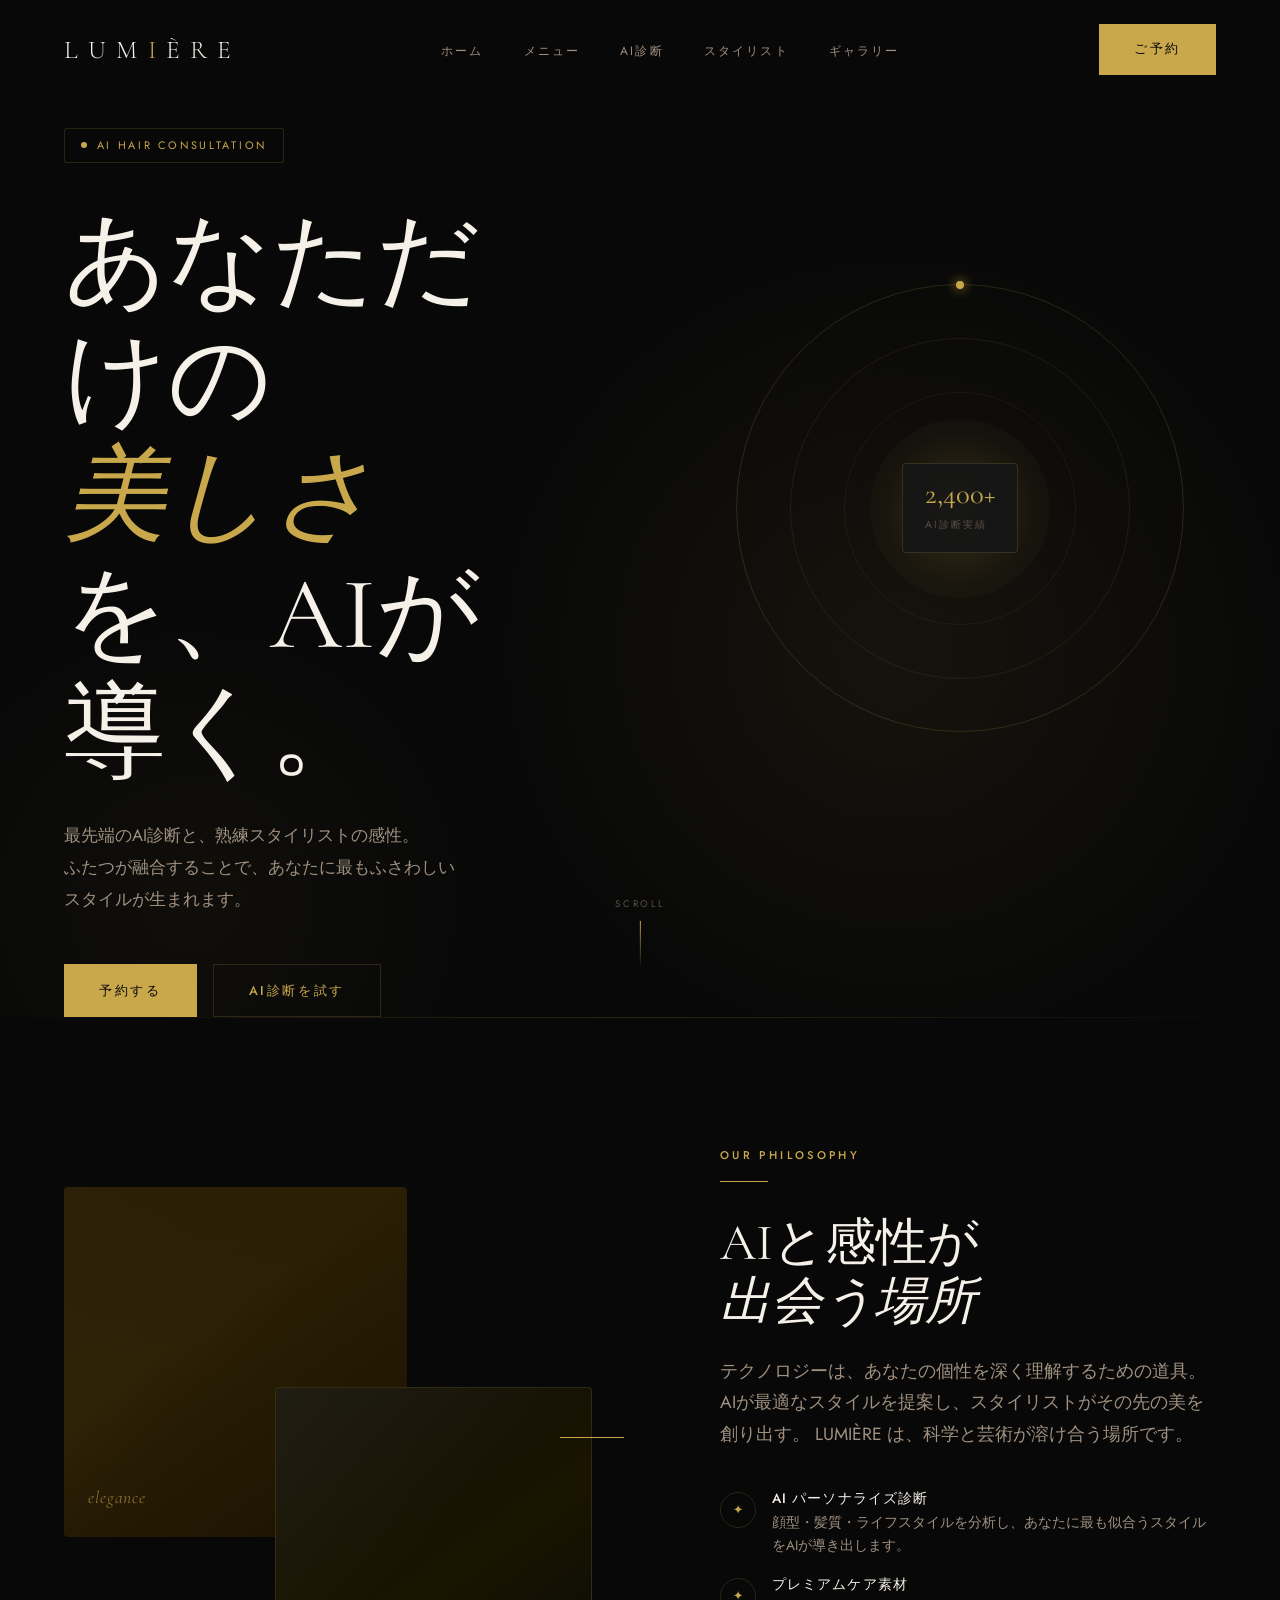
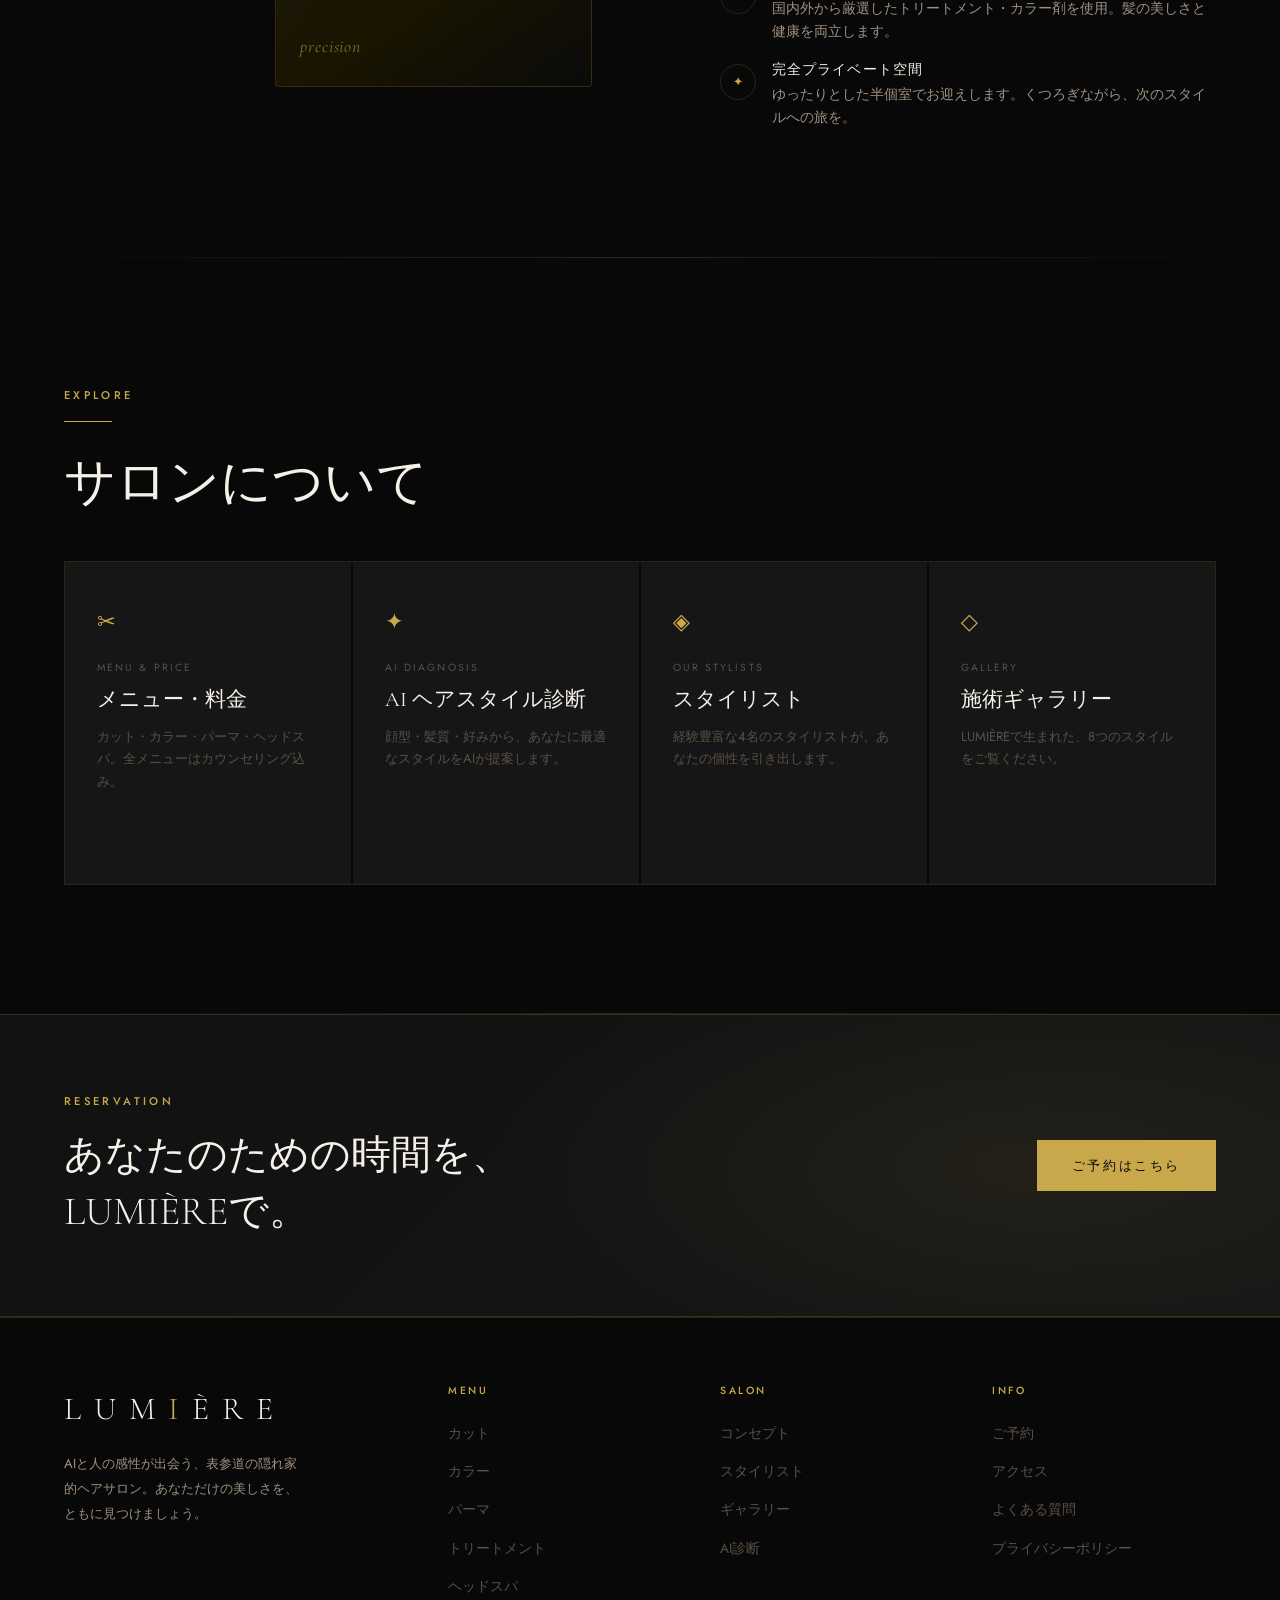
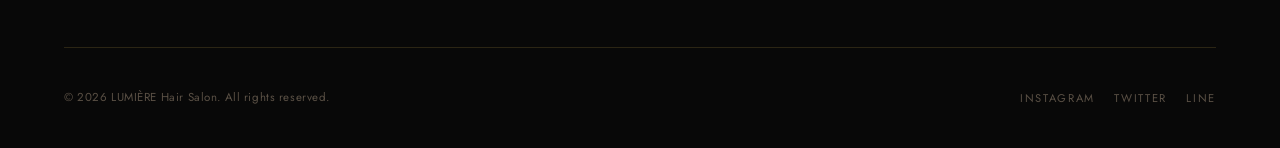
==== index.html @ d47f0855 "Add files via upload" ====
<!DOCTYPE html>
<html lang="ja">
<head>
  <meta charset="UTF-8">
  <meta name="viewport" content="width=device-width, initial-scale=1.0">
  <title>LUMIÈRE | AI Hair Salon — 表参道</title>
  <meta name="description" content="AI技術と確かな技術力で、あなただけのヘアスタイルをご提案。表参道の隠れ家的ヘアサロン LUMIÈRE">
  <link rel="preconnect" href="https://fonts.googleapis.com">
  <link rel="preconnect" href="https://fonts.gstatic.com" crossorigin>
  <link href="https://fonts.googleapis.com/css2?family=Cormorant+Garamond:ital,wght@0,300;0,400;0,600;1,300;1,400;1,600&family=Jost:wght@300;400;500&display=swap" rel="stylesheet">
  <link rel="stylesheet" href="css/base.css">
  <link rel="stylesheet" href="css/animations.css">
  <link rel="stylesheet" href="css/style.css">
</head>
<body>

<!-- ══════════════════════════════════
     NAVIGATION
══════════════════════════════════ -->
<nav id="nav">
  <div class="container nav-inner">
    <a href="index.html" class="nav-logo">LUM<span>I</span>ÈRE</a>
    <ul class="nav-links">
      <li><a href="index.html">ホーム</a></li>
      <li><a href="menu.html">メニュー</a></li>
      <li><a href="diagnosis.html">AI診断</a></li>
      <li><a href="stylists.html">スタイリスト</a></li>
      <li><a href="gallery.html">ギャラリー</a></li>
    </ul>
    <a href="reservation.html" class="btn btn-primary nav-cta"><span>ご予約</span></a>
    <button class="nav-hamburger" id="hamburger" aria-label="メニューを開く">
      <span></span><span></span><span></span>
    </button>
  </div>
</nav>

<div id="mobileMenu" class="nav-mobile">
  <a href="index.html">ホーム</a>
  <a href="menu.html">メニュー</a>
  <a href="diagnosis.html">AI診断</a>
  <a href="stylists.html">スタイリスト</a>
  <a href="gallery.html">ギャラリー</a>
  <a href="reservation.html">ご予約</a>
</div>


<!-- ══════════════════════════════════
     HERO
══════════════════════════════════ -->
<section id="hero">
  <div class="container hero-content">
    <div class="hero-badge">AI Hair Consultation</div>
    <h1 class="hero-title">
      <span class="line">あなただけの</span>
      <span class="line">美しさ</span>
      <span class="line">を、AIが導く。</span>
    </h1>
    <p class="hero-sub">
      最先端のAI診断と、熟練スタイリストの感性。<br>
      ふたつが融合することで、あなたに最もふさわしい<br>
      スタイルが生まれます。
    </p>
    <div class="hero-actions">
      <a href="reservation.html" class="btn btn-primary"><span>予約する</span></a>
      <a href="diagnosis.html" class="btn btn-outline"><span>AI診断を試す</span></a>
    </div>
  </div>

  <div class="hero-visual">
    <div class="hero-orb">
      <div class="hero-orb-ring"></div>
      <div class="hero-orb-ring"></div>
      <div class="hero-orb-ring"></div>
      <div class="hero-orb-core">
        <div class="hero-orb-text">光 と<br>美</div>
      </div>
    </div>
    <div class="hero-stat">
      <span class="hero-stat-num">98%</span>
      <span class="hero-stat-label">顧客満足度</span>
    </div>
    <div class="hero-stat">
      <span class="hero-stat-num">2,400+</span>
      <span class="hero-stat-label">AI診断実績</span>
    </div>
  </div>

  <div class="hero-scroll">
    <span>Scroll</span>
    <div class="scroll-line"></div>
  </div>
</section>

<hr class="divider">


<!-- ══════════════════════════════════
     CONCEPT
══════════════════════════════════ -->
<section id="concept" class="section">
  <div class="container">
    <div class="concept-grid">
      <div class="concept-visual" data-reveal="left">
        <div class="concept-card">
          <div class="concept-card-text">elegance</div>
        </div>
        <div class="concept-card">
          <div class="concept-card-text">precision</div>
        </div>
        <div class="concept-accent-line"></div>
      </div>

      <div class="concept-text" data-reveal="right">
        <span class="section-label">Our Philosophy</span>
        <span class="gold-line"></span>
        <h2 class="section-title">AIと感性が<br><em>出会う場所</em></h2>
        <p class="section-subtitle">
          テクノロジーは、あなたの個性を深く理解するための道具。
          AIが最適なスタイルを提案し、スタイリストがその先の美を創り出す。
          LUMIÈRE は、科学と芸術が溶け合う場所です。
        </p>
        <div class="concept-features" data-stagger>
          <div class="concept-feature">
            <div class="concept-feature-icon">✦</div>
            <div class="concept-feature-body">
              <h4>AI パーソナライズ診断</h4>
              <p>顔型・髪質・ライフスタイルを分析し、あなたに最も似合うスタイルをAIが導き出します。</p>
            </div>
          </div>
          <div class="concept-feature">
            <div class="concept-feature-icon">✦</div>
            <div class="concept-feature-body">
              <h4>プレミアムケア素材</h4>
              <p>国内外から厳選したトリートメント・カラー剤を使用。髪の美しさと健康を両立します。</p>
            </div>
          </div>
          <div class="concept-feature">
            <div class="concept-feature-icon">✦</div>
            <div class="concept-feature-body">
              <h4>完全プライベート空間</h4>
              <p>ゆったりとした半個室でお迎えします。くつろぎながら、次のスタイルへの旅を。</p>
            </div>
          </div>
        </div>
      </div>
    </div>
  </div>
</section>

<hr class="divider">


<!-- ══════════════════════════════════
     PAGE NAVIGATION
══════════════════════════════════ -->
<section class="section">
  <div class="container">
    <div data-reveal="up" style="margin-bottom:3rem">
      <span class="section-label">Explore</span>
      <span class="gold-line"></span>
      <h2 class="section-title">サロンについて</h2>
    </div>

    <div class="home-nav-grid" data-stagger>
      <a href="menu.html" class="home-nav-card">
        <span class="home-nav-icon">✂</span>
        <span class="home-nav-label">Menu & Price</span>
        <h3 class="home-nav-title">メニュー・料金</h3>
        <p class="home-nav-desc">カット・カラー・パーマ・ヘッドスパ。全メニューはカウンセリング込み。</p>
        <span class="home-nav-arrow">→</span>
      </a>
      <a href="diagnosis.html" class="home-nav-card">
        <span class="home-nav-icon">✦</span>
        <span class="home-nav-label">AI Diagnosis</span>
        <h3 class="home-nav-title">AI ヘアスタイル診断</h3>
        <p class="home-nav-desc">顔型・髪質・好みから、あなたに最適なスタイルをAIが提案します。</p>
        <span class="home-nav-arrow">→</span>
      </a>
      <a href="stylists.html" class="home-nav-card">
        <span class="home-nav-icon">◈</span>
        <span class="home-nav-label">Our Stylists</span>
        <h3 class="home-nav-title">スタイリスト</h3>
        <p class="home-nav-desc">経験豊富な4名のスタイリストが、あなたの個性を引き出します。</p>
        <span class="home-nav-arrow">→</span>
      </a>
      <a href="gallery.html" class="home-nav-card">
        <span class="home-nav-icon">◇</span>
        <span class="home-nav-label">Gallery</span>
        <h3 class="home-nav-title">施術ギャラリー</h3>
        <p class="home-nav-desc">LUMIÈREで生まれた、8つのスタイルをご覧ください。</p>
        <span class="home-nav-arrow">→</span>
      </a>
    </div>
  </div>
</section>

<hr class="divider">


<!-- ══════════════════════════════════
     CTA BANNER
══════════════════════════════════ -->
<section class="cta-banner">
  <div class="container cta-banner-inner">
    <div>
      <span class="section-label">Reservation</span>
      <h2 class="cta-banner-title">あなたのための時間を、<br>LUMIÈREで。</h2>
    </div>
    <a href="reservation.html" class="btn btn-primary"><span>ご予約はこちら</span></a>
  </div>
</section>


<!-- ══════════════════════════════════
     FOOTER
══════════════════════════════════ -->
<footer id="footer">
  <div class="container">
    <div class="footer-top">
      <div class="footer-brand">
        <a href="index.html" class="nav-logo">LUM<span>I</span>ÈRE</a>
        <p>AIと人の感性が出会う、表参道の隠れ家的ヘアサロン。あなただけの美しさを、ともに見つけましょう。</p>
      </div>
      <div class="footer-col">
        <h5>Menu</h5>
        <ul>
          <li><a href="menu.html">カット</a></li>
          <li><a href="menu.html">カラー</a></li>
          <li><a href="menu.html">パーマ</a></li>
          <li><a href="menu.html">トリートメント</a></li>
          <li><a href="menu.html">ヘッドスパ</a></li>
        </ul>
      </div>
      <div class="footer-col">
        <h5>Salon</h5>
        <ul>
          <li><a href="index.html#concept">コンセプト</a></li>
          <li><a href="stylists.html">スタイリスト</a></li>
          <li><a href="gallery.html">ギャラリー</a></li>
          <li><a href="diagnosis.html">AI診断</a></li>
        </ul>
      </div>
      <div class="footer-col">
        <h5>Info</h5>
        <ul>
          <li><a href="reservation.html">ご予約</a></li>
          <li><a href="reservation.html#access">アクセス</a></li>
          <li><a href="reservation.html#faq">よくある質問</a></li>
          <li><a href="#">プライバシーポリシー</a></li>
        </ul>
      </div>
    </div>
    <div class="footer-bottom">
      <span class="footer-copy">&copy; 2026 LUMIÈRE Hair Salon. All rights reserved.</span>
      <div class="footer-social">
        <a href="#">Instagram</a>
        <a href="#">Twitter</a>
        <a href="#">LINE</a>
      </div>
    </div>
  </div>
</footer>

<script src="js/main.js"></script>
</body>
</html>
---- css/base.css ----
/* ============================================================
   BASE — Reset, Variables, Typography
   ============================================================ */

*, *::before, *::after { box-sizing: border-box; margin: 0; padding: 0; }

:root {
  /* Colors */
  --bg-primary:    #080808;
  --bg-secondary:  #111111;
  --bg-card:       #161616;
  --bg-elevated:   #1e1e1e;

  --gold:          #c9a84c;
  --gold-light:    #e8c97e;
  --gold-dark:     #8b6914;
  --gold-glow:     rgba(201, 168, 76, 0.25);

  --text-primary:  #f5f0e8;
  --text-secondary:#a09080;
  --text-muted:    #5a5045;

  --border:        rgba(201, 168, 76, 0.18);
  --border-hover:  rgba(201, 168, 76, 0.55);

  /* Fonts */
  --font-serif: 'Cormorant Garamond', Georgia, serif;
  --font-sans:  'Jost', system-ui, sans-serif;

  /* Layout */
  --max-width: 1280px;
  --section-py: clamp(5rem, 10vw, 9rem);
  --container-px: clamp(1.5rem, 5vw, 4rem);

  /* Motion */
  --ease-out: cubic-bezier(0.22, 1, 0.36, 1);
  --ease-in-out: cubic-bezier(0.65, 0, 0.35, 1);
  --duration: 0.6s;
}

html {
  scroll-behavior: smooth;
  font-size: 16px;
}

body {
  font-family: var(--font-sans);
  background: var(--bg-primary);
  color: var(--text-primary);
  line-height: 1.7;
  overflow-x: hidden;
  -webkit-font-smoothing: antialiased;
}

/* ── Scrollbar ── */
::-webkit-scrollbar { width: 6px; }
::-webkit-scrollbar-track { background: var(--bg-primary); }
::-webkit-scrollbar-thumb { background: var(--gold-dark); border-radius: 3px; }

/* ── Selection ── */
::selection { background: var(--gold); color: var(--bg-primary); }

/* ── Links ── */
a { color: inherit; text-decoration: none; }

/* ── Images ── */
img { display: block; max-width: 100%; }

/* ── Lists ── */
ul { list-style: none; }

/* ── Typography scale ── */
h1, h2, h3, h4 { font-family: var(--font-serif); font-weight: 400; line-height: 1.15; }

h1 { font-size: clamp(3.2rem, 8vw, 7.5rem); }
h2 { font-size: clamp(2rem, 4vw, 3.5rem); }
h3 { font-size: clamp(1.4rem, 2.5vw, 2rem); }
h4 { font-size: clamp(1.1rem, 2vw, 1.4rem); }

p { font-size: clamp(0.95rem, 1.5vw, 1.05rem); color: var(--text-secondary); }

/* ── Utilities ── */
.container {
  width: 100%;
  max-width: var(--max-width);
  margin-inline: auto;
  padding-inline: var(--container-px);
}

.section {
  padding-block: var(--section-py);
  position: relative;
}

.section-label {
  font-family: var(--font-sans);
  font-size: 0.7rem;
  font-weight: 500;
  letter-spacing: 0.3em;
  text-transform: uppercase;
  color: var(--gold);
  display: block;
  margin-bottom: 1rem;
}

.section-title {
  font-family: var(--font-serif);
  color: var(--text-primary);
  margin-bottom: 1.5rem;
}

.section-subtitle {
  font-size: clamp(0.95rem, 1.5vw, 1.1rem);
  color: var(--text-secondary);
  max-width: 52ch;
  line-height: 1.8;
}

.gold-line {
  width: 48px;
  height: 1px;
  background: var(--gold);
  display: block;
  margin-bottom: 2rem;
}

/* ── Buttons ── */
.btn {
  display: inline-flex;
  align-items: center;
  gap: 0.5rem;
  padding: 0.9rem 2.2rem;
  font-family: var(--font-sans);
  font-size: 0.8rem;
  font-weight: 500;
  letter-spacing: 0.2em;
  text-transform: uppercase;
  border: none;
  cursor: pointer;
  position: relative;
  overflow: hidden;
  transition: all 0.4s var(--ease-out);
  text-decoration: none;
}

.btn-primary {
  background: var(--gold);
  color: var(--bg-primary);
}
.btn-primary::after {
  content: '';
  position: absolute;
  inset: 0;
  background: var(--gold-light);
  transform: translateX(-101%);
  transition: transform 0.4s var(--ease-out);
}
.btn-primary:hover::after { transform: translateX(0); }
.btn-primary:hover { box-shadow: 0 0 30px var(--gold-glow); }

.btn-outline {
  background: transparent;
  color: var(--gold);
  border: 1px solid var(--border);
}
.btn-outline:hover {
  border-color: var(--gold);
  background: rgba(201, 168, 76, 0.06);
  box-shadow: 0 0 20px rgba(201, 168, 76, 0.1);
}

.btn span { position: relative; z-index: 1; }

/* ── Divider ── */
.divider {
  height: 1px;
  background: linear-gradient(90deg, transparent, var(--border), transparent);
  border: none;
  margin-block: 0;
}

/* ── Responsive helpers ── */
@media (max-width: 768px) {
  :root { --section-py: clamp(4rem, 8vw, 6rem); }
}

@media (prefers-reduced-motion: reduce) {
  *, *::before, *::after {
    animation-duration: 0.01ms !important;
    transition-duration: 0.01ms !important;
  }
  html { scroll-behavior: auto; }
}
---- css/animations.css ----
/* ============================================================
   ANIMATIONS — Keyframes & Reveal Classes
   ============================================================ */

/* ── Keyframes ── */

@keyframes heroReveal {
  from { opacity: 0; transform: translateY(30px); clip-path: inset(0 0 100% 0); }
  to   { opacity: 1; transform: translateY(0);    clip-path: inset(0 0 0% 0); }
}

@keyframes fadeUp {
  from { opacity: 0; transform: translateY(40px); }
  to   { opacity: 1; transform: translateY(0); }
}

@keyframes fadeIn {
  from { opacity: 0; }
  to   { opacity: 1; }
}

@keyframes fadeLeft {
  from { opacity: 0; transform: translateX(-40px); }
  to   { opacity: 1; transform: translateX(0); }
}

@keyframes fadeRight {
  from { opacity: 0; transform: translateX(40px); }
  to   { opacity: 1; transform: translateX(0); }
}

@keyframes scaleIn {
  from { opacity: 0; transform: scale(0.88); }
  to   { opacity: 1; transform: scale(1); }
}

@keyframes goldPulse {
  0%   { box-shadow: 0 0 0 0 rgba(201, 168, 76, 0.5); }
  70%  { box-shadow: 0 0 0 18px rgba(201, 168, 76, 0); }
  100% { box-shadow: 0 0 0 0 rgba(201, 168, 76, 0); }
}

@keyframes shimmer {
  0%   { background-position: -200% center; }
  100% { background-position: 200% center; }
}

@keyframes float {
  0%, 100% { transform: translateY(0px); }
  50%       { transform: translateY(-10px); }
}

@keyframes rotateOrbit {
  from { transform: rotate(0deg); }
  to   { transform: rotate(360deg); }
}

@keyframes progressBar {
  from { width: 0%; }
}

@keyframes quizStepIn {
  from { opacity: 0; transform: translateX(60px); }
  to   { opacity: 1; transform: translateX(0); }
}

@keyframes quizStepOut {
  from { opacity: 1; transform: translateX(0); }
  to   { opacity: 0; transform: translateX(-60px); }
}

@keyframes resultReveal {
  from { opacity: 0; transform: scale(0.85) translateY(20px); }
  to   { opacity: 1; transform: scale(1) translateY(0); }
}

@keyframes lineExpand {
  from { transform: scaleX(0); }
  to   { transform: scaleX(1); }
}

@keyframes scrollIndicator {
  0%   { transform: translateY(0); opacity: 1; }
  80%  { transform: translateY(20px); opacity: 0; }
  81%  { transform: translateY(0); opacity: 0; }
  100% { transform: translateY(0); opacity: 1; }
}

/* ── Scroll Reveal — initial states ── */

[data-reveal] {
  opacity: 0;
  will-change: opacity, transform;
}

[data-reveal="up"]    { transform: translateY(45px); }
[data-reveal="left"]  { transform: translateX(-45px); }
[data-reveal="right"] { transform: translateX(45px); }
[data-reveal="scale"] { transform: scale(0.88); }
[data-reveal="fade"]  { transform: none; }

/* ── Revealed state ── */

[data-reveal].is-revealed {
  opacity: 1;
  transform: none;
  transition: opacity 0.75s var(--ease-out), transform 0.75s var(--ease-out);
}

/* ── Stagger children ── */

[data-stagger] > * {
  opacity: 0;
  transform: translateY(30px);
}

[data-stagger].is-revealed > * {
  opacity: 1;
  transform: none;
  transition: opacity 0.6s var(--ease-out), transform 0.6s var(--ease-out);
}

[data-stagger].is-revealed > *:nth-child(1) { transition-delay: 0.05s; }
[data-stagger].is-revealed > *:nth-child(2) { transition-delay: 0.15s; }
[data-stagger].is-revealed > *:nth-child(3) { transition-delay: 0.25s; }
[data-stagger].is-revealed > *:nth-child(4) { transition-delay: 0.35s; }
[data-stagger].is-revealed > *:nth-child(5) { transition-delay: 0.45s; }
[data-stagger].is-revealed > *:nth-child(6) { transition-delay: 0.55s; }

/* ── Gold shimmer text ── */

.text-shimmer {
  background: linear-gradient(
    90deg,
    var(--gold-dark) 0%,
    var(--gold) 30%,
    var(--gold-light) 50%,
    var(--gold) 70%,
    var(--gold-dark) 100%
  );
  background-size: 200% auto;
  -webkit-background-clip: text;
  -webkit-text-fill-color: transparent;
  background-clip: text;
  animation: shimmer 4s linear infinite;
}
---- css/style.css ----
/* ============================================================
   STYLE — All Sections
   ============================================================ */

/* ━━━━━━━━━━━━━━━━━━━━━━━━━━━━━━━━━━━━━━━━━━━━━━━━━━━━━━━━━━
   NAVIGATION
   ━━━━━━━━━━━━━━━━━━━━━━━━━━━━━━━━━━━━━━━━━━━━━━━━━━━━━━━━━━ */

#nav {
  position: fixed;
  top: 0; left: 0; right: 0;
  z-index: 900;
  padding: 1.5rem 0;
  transition: padding 0.4s var(--ease-out), background 0.4s var(--ease-out),
              border-color 0.4s var(--ease-out);
  border-bottom: 1px solid transparent;
}

#nav.scrolled {
  padding: 1rem 0;
  background: rgba(8, 8, 8, 0.9);
  backdrop-filter: blur(20px);
  -webkit-backdrop-filter: blur(20px);
  border-color: var(--border);
}

.nav-inner {
  display: flex;
  align-items: center;
  justify-content: space-between;
  gap: 2rem;
}

.nav-logo {
  font-family: var(--font-serif);
  font-size: 1.6rem;
  font-weight: 300;
  letter-spacing: 0.4em;
  color: var(--text-primary);
  flex-shrink: 0;
}

.nav-logo span { color: var(--gold); }

.nav-links {
  display: flex;
  align-items: center;
  gap: 2.5rem;
}

.nav-links a {
  font-size: 0.75rem;
  font-weight: 400;
  letter-spacing: 0.18em;
  text-transform: uppercase;
  color: var(--text-secondary);
  position: relative;
  transition: color 0.3s;
}

.nav-links a::after {
  content: '';
  position: absolute;
  bottom: -4px; left: 0;
  width: 0; height: 1px;
  background: var(--gold);
  transition: width 0.3s var(--ease-out);
}

.nav-links a:hover { color: var(--text-primary); }
.nav-links a:hover::after { width: 100%; }

.nav-cta {
  flex-shrink: 0;
}

/* Hamburger */
.nav-hamburger {
  display: none;
  flex-direction: column;
  justify-content: center;
  gap: 5px;
  width: 36px;
  height: 36px;
  background: none;
  border: none;
  cursor: pointer;
  padding: 4px;
}

.nav-hamburger span {
  display: block;
  width: 100%;
  height: 1px;
  background: var(--text-primary);
  transform-origin: center;
  transition: transform 0.35s var(--ease-out), opacity 0.35s;
}

.nav-hamburger.open span:nth-child(1) { transform: translateY(6px) rotate(45deg); }
.nav-hamburger.open span:nth-child(2) { opacity: 0; transform: scaleX(0); }
.nav-hamburger.open span:nth-child(3) { transform: translateY(-6px) rotate(-45deg); }

/* Mobile menu */
.nav-mobile {
  display: none;
  position: fixed;
  inset: 0;
  z-index: 850;
  background: var(--bg-primary);
  flex-direction: column;
  justify-content: center;
  align-items: center;
  gap: 2.5rem;
  transform: translateX(100%);
  transition: transform 0.5s var(--ease-out);
}

.nav-mobile.open {
  transform: translateX(0);
}

.nav-mobile a {
  font-family: var(--font-serif);
  font-size: 2rem;
  color: var(--text-secondary);
  transition: color 0.3s;
}

.nav-mobile a:hover { color: var(--gold); }

@media (max-width: 900px) {
  .nav-links, .nav-cta { display: none; }
  .nav-hamburger { display: flex; }
  .nav-mobile { display: flex; }
}


/* ━━━━━━━━━━━━━━━━━━━━━━━━━━━━━━━━━━━━━━━━━━━━━━━━━━━━━━━━━━
   HERO
   ━━━━━━━━━━━━━━━━━━━━━━━━━━━━━━━━━━━━━━━━━━━━━━━━━━━━━━━━━━ */

#hero {
  min-height: 100svh;
  display: grid;
  grid-template-columns: 1fr 1fr;
  align-items: center;
  position: relative;
  overflow: hidden;
}

/* Background radial glow */
#hero::before {
  content: '';
  position: absolute;
  top: 20%; right: -5%;
  width: 70vw; height: 70vw;
  border-radius: 50%;
  background: radial-gradient(circle, rgba(201,168,76,0.07) 0%, transparent 65%);
  pointer-events: none;
}

#hero::after {
  content: '';
  position: absolute;
  bottom: -20%; left: -10%;
  width: 50vw; height: 50vw;
  border-radius: 50%;
  background: radial-gradient(circle, rgba(201,168,76,0.04) 0%, transparent 65%);
  pointer-events: none;
}

.hero-content {
  position: relative;
  z-index: 2;
  padding-top: 8rem;
}

.hero-badge {
  display: inline-flex;
  align-items: center;
  gap: 0.6rem;
  padding: 0.45rem 1rem;
  border: 1px solid var(--border);
  border-radius: 2px;
  font-size: 0.68rem;
  letter-spacing: 0.25em;
  text-transform: uppercase;
  color: var(--gold);
  margin-bottom: 2.5rem;
  animation: fadeIn 0.8s var(--ease-out) 0.2s both;
}

.hero-badge::before {
  content: '';
  width: 6px; height: 6px;
  border-radius: 50%;
  background: var(--gold);
  animation: goldPulse 2s infinite;
}

.hero-title {
  margin-bottom: 1.8rem;
  overflow: hidden;
}

.hero-title .line {
  display: block;
  animation: heroReveal 1s var(--ease-out) both;
}

.hero-title .line:nth-child(1) { animation-delay: 0.35s; }
.hero-title .line:nth-child(2) { animation-delay: 0.5s;  color: var(--gold); font-style: italic; }
.hero-title .line:nth-child(3) { animation-delay: 0.65s; }

.hero-sub {
  font-size: clamp(0.95rem, 1.5vw, 1.05rem);
  color: var(--text-secondary);
  max-width: 44ch;
  margin-bottom: 3rem;
  line-height: 1.9;
  animation: fadeUp 0.8s var(--ease-out) 0.9s both;
}

.hero-actions {
  display: flex;
  gap: 1rem;
  flex-wrap: wrap;
  animation: fadeUp 0.8s var(--ease-out) 1.1s both;
}

.hero-visual {
  position: relative;
  display: flex;
  align-items: center;
  justify-content: center;
  height: 100svh;
  animation: fadeIn 1.2s var(--ease-out) 0.5s both;
}

/* Decorative circle art */
.hero-orb {
  position: relative;
  width: clamp(300px, 35vw, 500px);
  height: clamp(300px, 35vw, 500px);
}

.hero-orb-ring {
  position: absolute;
  inset: 0;
  border-radius: 50%;
  border: 1px solid var(--border);
}

.hero-orb-ring:nth-child(1) {
  animation: rotateOrbit 25s linear infinite;
}
.hero-orb-ring:nth-child(1)::before {
  content: '';
  position: absolute;
  top: -4px; left: 50%;
  width: 8px; height: 8px;
  border-radius: 50%;
  background: var(--gold);
  transform: translateX(-50%);
  box-shadow: 0 0 12px var(--gold);
}

.hero-orb-ring:nth-child(2) {
  inset: 12%;
  border-color: rgba(201,168,76,0.1);
  animation: rotateOrbit 18s linear infinite reverse;
}

.hero-orb-ring:nth-child(3) {
  inset: 24%;
  border-color: rgba(201,168,76,0.08);
}

.hero-orb-core {
  position: absolute;
  inset: 30%;
  border-radius: 50%;
  background: radial-gradient(circle, rgba(201,168,76,0.2) 0%, rgba(201,168,76,0.04) 60%, transparent 100%);
  display: flex;
  align-items: center;
  justify-content: center;
}

.hero-orb-text {
  font-family: var(--font-serif);
  font-size: clamp(1.4rem, 2.5vw, 2.2rem);
  color: var(--gold);
  font-style: italic;
  text-align: center;
  line-height: 1.3;
  animation: float 6s ease-in-out infinite;
}

/* Floating stats */
.hero-stat {
  position: absolute;
  padding: 1rem 1.4rem;
  background: rgba(22, 22, 22, 0.85);
  backdrop-filter: blur(12px);
  border: 1px solid var(--border);
  border-radius: 4px;
}

.hero-stat-num {
  font-family: var(--font-serif);
  font-size: 1.8rem;
  color: var(--gold);
  display: block;
  line-height: 1;
}

.hero-stat-label {
  font-size: 0.65rem;
  letter-spacing: 0.2em;
  text-transform: uppercase;
  color: var(--text-muted);
}

.hero-stat:nth-child(5) { top: 20%; right: -5%; animation: float 7s ease-in-out infinite; }
.hero-stat:nth-child(6) { bottom: 22%; left: -8%; animation: float 5s ease-in-out 1s infinite; }

/* Scroll indicator */
.hero-scroll {
  position: absolute;
  bottom: 3rem;
  left: 50%;
  transform: translateX(-50%);
  display: flex;
  flex-direction: column;
  align-items: center;
  gap: 0.5rem;
  z-index: 2;
  animation: fadeIn 1s var(--ease-out) 1.5s both;
}

.hero-scroll span {
  font-size: 0.6rem;
  letter-spacing: 0.3em;
  text-transform: uppercase;
  color: var(--text-muted);
}

.scroll-line {
  width: 1px;
  height: 48px;
  background: linear-gradient(to bottom, var(--gold), transparent);
  animation: scrollIndicator 2s ease-in-out infinite;
}

@media (max-width: 900px) {
  #hero {
    grid-template-columns: 1fr;
    padding-top: 6rem;
    padding-bottom: 4rem;
    min-height: auto;
  }
  .hero-content { padding-top: 2rem; }
  .hero-visual { display: none; }
}


/* ━━━━━━━━━━━━━━━━━━━━━━━━━━━━━━━━━━━━━━━━━━━━━━━━━━━━━━━━━━
   CONCEPT
   ━━━━━━━━━━━━━━━━━━━━━━━━━━━━━━━━━━━━━━━━━━━━━━━━━━━━━━━━━━ */

#concept .concept-grid {
  display: grid;
  grid-template-columns: 1fr 1fr;
  gap: 6rem;
  align-items: center;
}

.concept-visual {
  position: relative;
  height: 500px;
}

.concept-card {
  position: absolute;
  border-radius: 4px;
  overflow: hidden;
}

.concept-card:nth-child(1) {
  top: 0; left: 0;
  width: 65%; height: 70%;
  background: linear-gradient(145deg, #1a1200 0%, #2a1e05 40%, #1a1200 100%);
}

.concept-card:nth-child(2) {
  bottom: 0; right: 0;
  width: 60%; height: 60%;
  background: linear-gradient(145deg, #0d0d0d 0%, #1a1500 60%, #0a0a0a 100%);
  border: 1px solid var(--border);
}

.concept-card::before {
  content: '';
  position: absolute;
  inset: 0;
  background: linear-gradient(135deg, rgba(201,168,76,0.1) 0%, transparent 50%);
}

.concept-card-text {
  position: absolute;
  bottom: 1.5rem;
  left: 1.5rem;
  font-family: var(--font-serif);
  font-size: 1.1rem;
  font-style: italic;
  color: rgba(201,168,76,0.6);
  letter-spacing: 0.05em;
}

.concept-accent-line {
  position: absolute;
  top: 50%; right: -2rem;
  width: 4rem; height: 1px;
  background: var(--gold);
  transform-origin: left;
  animation: lineExpand 1s var(--ease-out) 0.5s both;
}

.concept-text { padding-left: 2rem; }

.concept-features {
  margin-top: 2.5rem;
  display: flex;
  flex-direction: column;
  gap: 1.2rem;
}

.concept-feature {
  display: flex;
  gap: 1rem;
  align-items: flex-start;
}

.concept-feature-icon {
  width: 36px;
  height: 36px;
  border: 1px solid var(--border);
  border-radius: 50%;
  display: flex;
  align-items: center;
  justify-content: center;
  flex-shrink: 0;
  color: var(--gold);
  font-size: 0.8rem;
  margin-top: 0.1rem;
}

.concept-feature-body h4 {
  font-family: var(--font-sans);
  font-size: 0.85rem;
  font-weight: 500;
  letter-spacing: 0.08em;
  color: var(--text-primary);
  margin-bottom: 0.3rem;
}

.concept-feature-body p {
  font-size: 0.85rem;
  line-height: 1.7;
}

@media (max-width: 900px) {
  #concept .concept-grid { grid-template-columns: 1fr; gap: 3rem; }
  .concept-visual { height: 320px; }
  .concept-text { padding-left: 0; }
}


/* ━━━━━━━━━━━━━━━━━━━━━━━━━━━━━━━━━━━━━━━━━━━━━━━━━━━━━━━━━━
   SERVICES
   ━━━━━━━━━━━━━━━━━━━━━━━━━━━━━━━━━━━━━━━━━━━━━━━━━━━━━━━━━━ */

#services { background: var(--bg-secondary); }

#services .services-header {
  display: flex;
  justify-content: space-between;
  align-items: flex-end;
  margin-bottom: 4rem;
  gap: 2rem;
}

.services-grid {
  display: grid;
  grid-template-columns: repeat(auto-fill, minmax(280px, 1fr));
  gap: 1.5px;
  border: 1px solid var(--border);
}

.service-card {
  padding: 2.5rem;
  background: var(--bg-secondary);
  position: relative;
  overflow: hidden;
  cursor: default;
  transition: background 0.4s var(--ease-out);
}

.service-card::before {
  content: '';
  position: absolute;
  bottom: 0; left: 0; right: 0;
  height: 2px;
  background: linear-gradient(90deg, var(--gold-dark), var(--gold));
  transform: scaleX(0);
  transform-origin: left;
  transition: transform 0.4s var(--ease-out);
}

.service-card:hover { background: var(--bg-card); }
.service-card:hover::before { transform: scaleX(1); }

.service-number {
  font-family: var(--font-serif);
  font-size: 0.7rem;
  color: var(--gold);
  letter-spacing: 0.2em;
  margin-bottom: 1.5rem;
  display: block;
}

.service-icon {
  font-size: 1.5rem;
  margin-bottom: 1.2rem;
  display: block;
}

.service-card h3 {
  font-size: 1.3rem;
  color: var(--text-primary);
  margin-bottom: 0.8rem;
}

.service-card p {
  font-size: 0.88rem;
  line-height: 1.8;
  margin-bottom: 1.8rem;
}

.service-price {
  display: flex;
  align-items: baseline;
  gap: 0.3rem;
}

.service-price-from {
  font-size: 0.65rem;
  letter-spacing: 0.15em;
  text-transform: uppercase;
  color: var(--text-muted);
}

.service-price-num {
  font-family: var(--font-serif);
  font-size: 1.6rem;
  color: var(--gold);
}

.service-price-unit {
  font-size: 0.75rem;
  color: var(--text-muted);
}

@media (max-width: 768px) {
  #services .services-header { flex-direction: column; align-items: flex-start; }
}


/* ━━━━━━━━━━━━━━━━━━━━━━━━━━━━━━━━━━━━━━━━━━━━━━━━━━━━━━━━━━
   AI DIAGNOSIS
   ━━━━━━━━━━━━━━━━━━━━━━━━━━━━━━━━━━━━━━━━━━━━━━━━━━━━━━━━━━ */

#ai-diagnosis {
  background: var(--bg-primary);
  overflow: hidden;
}

.ai-header {
  text-align: center;
  margin-bottom: 5rem;
}

.ai-header .section-subtitle {
  margin-inline: auto;
}

.quiz-wrapper {
  max-width: 760px;
  margin-inline: auto;
  position: relative;
}

/* Progress */
.quiz-progress {
  display: flex;
  align-items: center;
  gap: 1rem;
  margin-bottom: 3.5rem;
}

.quiz-progress-bar-bg {
  flex: 1;
  height: 2px;
  background: var(--bg-elevated);
  border-radius: 1px;
  overflow: hidden;
}

.quiz-progress-bar {
  height: 100%;
  background: linear-gradient(90deg, var(--gold-dark), var(--gold));
  border-radius: 1px;
  transition: width 0.5s var(--ease-out);
  width: 0%;
}

.quiz-progress-text {
  font-size: 0.7rem;
  letter-spacing: 0.2em;
  text-transform: uppercase;
  color: var(--text-muted);
  white-space: nowrap;
}

/* Step */
.quiz-step {
  display: none;
}

.quiz-step.active {
  display: block;
  animation: quizStepIn 0.5s var(--ease-out);
}

.quiz-step-label {
  font-size: 0.65rem;
  letter-spacing: 0.3em;
  text-transform: uppercase;
  color: var(--gold);
  display: block;
  margin-bottom: 0.8rem;
}

.quiz-step h3 {
  font-size: clamp(1.5rem, 3vw, 2.2rem);
  margin-bottom: 2.5rem;
  color: var(--text-primary);
}

.quiz-options {
  display: grid;
  grid-template-columns: 1fr 1fr;
  gap: 1rem;
}

.quiz-option {
  padding: 1.5rem;
  border: 1px solid var(--border);
  background: var(--bg-card);
  cursor: pointer;
  transition: all 0.3s var(--ease-out);
  position: relative;
  text-align: left;
  border-radius: 2px;
}

.quiz-option:hover {
  border-color: var(--border-hover);
  background: var(--bg-elevated);
}

.quiz-option.selected {
  border-color: var(--gold);
  background: linear-gradient(135deg, #1a1400, #252015);
  box-shadow: 0 0 20px rgba(201,168,76,0.12);
}

.quiz-option.selected::after {
  content: '✓';
  position: absolute;
  top: 0.8rem;
  right: 0.8rem;
  color: var(--gold);
  font-size: 0.8rem;
}

.quiz-option-icon {
  font-size: 1.6rem;
  display: block;
  margin-bottom: 0.6rem;
}

.quiz-option h4 {
  font-family: var(--font-sans);
  font-size: 0.9rem;
  font-weight: 500;
  color: var(--text-primary);
  margin-bottom: 0.3rem;
}

.quiz-option p {
  font-size: 0.78rem;
  color: var(--text-muted);
  line-height: 1.5;
}

.quiz-nav {
  display: flex;
  justify-content: space-between;
  align-items: center;
  margin-top: 2.5rem;
  gap: 1rem;
}

.quiz-btn-back {
  background: none;
  border: none;
  color: var(--text-muted);
  font-family: var(--font-sans);
  font-size: 0.75rem;
  letter-spacing: 0.15em;
  text-transform: uppercase;
  cursor: pointer;
  transition: color 0.3s;
  padding: 0.5rem 0;
  display: flex;
  align-items: center;
  gap: 0.5rem;
}

.quiz-btn-back:hover { color: var(--text-primary); }
.quiz-btn-back.hidden { visibility: hidden; }

/* Result */
.quiz-result {
  display: none;
  animation: resultReveal 0.7s var(--ease-out);
}

.quiz-result.active { display: block; }

.result-card {
  border: 1px solid var(--border);
  border-radius: 4px;
  overflow: hidden;
}

.result-card-top {
  padding: 3rem;
  position: relative;
  min-height: 220px;
  display: flex;
  align-items: flex-end;
}

.result-gradient {
  position: absolute;
  inset: 0;
}

.result-card-top-content {
  position: relative;
  z-index: 1;
}

.result-tag {
  font-size: 0.65rem;
  letter-spacing: 0.25em;
  text-transform: uppercase;
  color: var(--gold);
  display: block;
  margin-bottom: 0.5rem;
}

.result-style-name {
  font-family: var(--font-serif);
  font-size: clamp(1.8rem, 4vw, 3rem);
  color: var(--text-primary);
}

.result-card-body {
  padding: 2.5rem 3rem;
  background: var(--bg-card);
}

.result-desc {
  font-size: 0.98rem;
  color: var(--text-secondary);
  line-height: 1.9;
  margin-bottom: 2rem;
}

.result-features {
  display: flex;
  gap: 0.6rem;
  flex-wrap: wrap;
  margin-bottom: 2rem;
}

.result-feature-tag {
  padding: 0.35rem 0.9rem;
  border: 1px solid var(--border);
  font-size: 0.7rem;
  letter-spacing: 0.1em;
  color: var(--gold);
}

.result-menu {
  padding: 1.2rem;
  background: var(--bg-secondary);
  border-left: 2px solid var(--gold);
  margin-bottom: 2rem;
}

.result-menu-label {
  font-size: 0.65rem;
  letter-spacing: 0.2em;
  text-transform: uppercase;
  color: var(--text-muted);
  margin-bottom: 0.3rem;
  display: block;
}

.result-menu-text {
  font-size: 0.95rem;
  color: var(--text-primary);
}

.result-actions {
  display: flex;
  gap: 1rem;
  flex-wrap: wrap;
}

.quiz-restart {
  background: none;
  border: 1px solid var(--border);
  color: var(--text-secondary);
  font-family: var(--font-sans);
  font-size: 0.75rem;
  letter-spacing: 0.15em;
  text-transform: uppercase;
  cursor: pointer;
  padding: 0.9rem 1.8rem;
  transition: all 0.3s;
}

.quiz-restart:hover {
  border-color: var(--border-hover);
  color: var(--text-primary);
}

/* Start screen */
.quiz-start {
  text-align: center;
  padding: 4rem 2rem;
  border: 1px solid var(--border);
  border-radius: 2px;
  background: var(--bg-card);
}

.quiz-start-icon {
  font-size: 3rem;
  display: block;
  margin-bottom: 1.5rem;
  animation: float 4s ease-in-out infinite;
}

.quiz-start h3 {
  font-size: clamp(1.4rem, 3vw, 2rem);
  margin-bottom: 1rem;
}

.quiz-start p {
  max-width: 40ch;
  margin-inline: auto;
  margin-bottom: 2.5rem;
  line-height: 1.8;
}

@media (max-width: 600px) {
  .quiz-options { grid-template-columns: 1fr; }
  .result-card-top, .result-card-body { padding: 2rem; }
}


/* ━━━━━━━━━━━━━━━━━━━━━━━━━━━━━━━━━━━━━━━━━━━━━━━━━━━━━━━━━━
   STYLISTS
   ━━━━━━━━━━━━━━━━━━━━━━━━━━━━━━━━━━━━━━━━━━━━━━━━━━━━━━━━━━ */

#stylists { background: var(--bg-secondary); }

.stylists-grid {
  display: grid;
  grid-template-columns: repeat(auto-fill, minmax(260px, 1fr));
  gap: 2rem;
  margin-top: 4rem;
}

.stylist-card {
  position: relative;
  overflow: hidden;
  border: 1px solid var(--border);
  transition: border-color 0.4s, transform 0.4s var(--ease-out);
  cursor: default;
}

.stylist-card:hover {
  border-color: var(--border-hover);
  transform: translateY(-6px);
}

.stylist-photo {
  height: 320px;
  position: relative;
  overflow: hidden;
}

.stylist-photo-bg {
  position: absolute;
  inset: 0;
  transition: transform 0.6s var(--ease-out);
}

.stylist-card:hover .stylist-photo-bg { transform: scale(1.04); }

.stylist-photo-bg:nth-child(1) {
  background: linear-gradient(160deg, #1a1000 0%, #2d1e05 40%, #1a1200 70%, #0d0905 100%);
}

.stylist-card:nth-child(2) .stylist-photo-bg {
  background: linear-gradient(160deg, #0d0d18 0%, #1a1525 40%, #0d0d15 100%);
}

.stylist-card:nth-child(3) .stylist-photo-bg {
  background: linear-gradient(160deg, #0a1208 0%, #162010 40%, #0a1208 100%);
}

.stylist-card:nth-child(4) .stylist-photo-bg {
  background: linear-gradient(160deg, #150810 0%, #250d1e 40%, #150810 100%);
}

.stylist-silhouette {
  position: absolute;
  bottom: 0; left: 50%;
  transform: translateX(-50%);
  width: 55%;
  height: 85%;
  background: radial-gradient(ellipse at 50% 20%, rgba(201,168,76,0.08) 0%, transparent 60%);
  border-radius: 120px 120px 0 0;
  border: 1px solid rgba(201,168,76,0.1);
  border-bottom: none;
}

.stylist-role {
  position: absolute;
  top: 1.2rem; left: 1.2rem;
  font-size: 0.6rem;
  letter-spacing: 0.2em;
  text-transform: uppercase;
  color: var(--gold);
  background: rgba(8,8,8,0.7);
  padding: 0.3rem 0.7rem;
  backdrop-filter: blur(8px);
}

.stylist-info {
  padding: 1.8rem;
  background: var(--bg-card);
}

.stylist-info h3 {
  font-size: 1.3rem;
  color: var(--text-primary);
  margin-bottom: 0.2rem;
}

.stylist-info .stylist-name-en {
  font-size: 0.65rem;
  letter-spacing: 0.2em;
  text-transform: uppercase;
  color: var(--text-muted);
  display: block;
  margin-bottom: 0.8rem;
}

.stylist-info p {
  font-size: 0.82rem;
  line-height: 1.8;
  margin-bottom: 1.2rem;
}

.stylist-tags {
  display: flex;
  gap: 0.5rem;
  flex-wrap: wrap;
}

.stylist-tag {
  font-size: 0.65rem;
  letter-spacing: 0.1em;
  color: var(--gold);
  border: 1px solid var(--border);
  padding: 0.2rem 0.6rem;
}


/* ━━━━━━━━━━━━━━━━━━━━━━━━━━━━━━━━━━━━━━━━━━━━━━━━━━━━━━━━━━
   GALLERY
   ━━━━━━━━━━━━━━━━━━━━━━━━━━━━━━━━━━━━━━━━━━━━━━━━━━━━━━━━━━ */

#gallery { background: var(--bg-primary); }

.gallery-header {
  display: flex;
  justify-content: space-between;
  align-items: flex-end;
  margin-bottom: 3rem;
  gap: 2rem;
}

.gallery-grid {
  display: grid;
  grid-template-columns: repeat(4, 1fr);
  grid-auto-rows: 220px;
  gap: 4px;
}

.gallery-item {
  position: relative;
  overflow: hidden;
  cursor: pointer;
}

.gallery-item:nth-child(1) { grid-column: span 2; grid-row: span 2; }
.gallery-item:nth-child(5) { grid-column: span 2; }

.gallery-bg {
  position: absolute;
  inset: 0;
  transition: transform 0.6s var(--ease-out);
}

.gallery-item:hover .gallery-bg { transform: scale(1.06); }

/* Gallery gradients */
.gallery-item:nth-child(1) .gallery-bg { background: linear-gradient(145deg, #1a0e05 0%, #4a2a08 35%, #c9a84c22 60%, #1a0e05 100%); }
.gallery-item:nth-child(2) .gallery-bg { background: linear-gradient(160deg, #0d1520 0%, #1a2535 50%, #2c4a6a44 100%); }
.gallery-item:nth-child(3) .gallery-bg { background: linear-gradient(135deg, #150508 0%, #3d0f1c 50%, #c9a84c1a 100%); }
.gallery-item:nth-child(4) .gallery-bg { background: linear-gradient(170deg, #0a1008 0%, #1e2a18 50%, #3a5a2a33 100%); }
.gallery-item:nth-child(5) .gallery-bg { background: linear-gradient(130deg, #0d0d0d 0%, #2a2012 50%, #c9a84c1a 100%); }
.gallery-item:nth-child(6) .gallery-bg { background: linear-gradient(145deg, #100010 0%, #2d0032 50%, #8b14c844 100%); }
.gallery-item:nth-child(7) .gallery-bg { background: linear-gradient(155deg, #141008 0%, #2a2010 50%, #c9a84c22 100%); }
.gallery-item:nth-child(8) .gallery-bg { background: linear-gradient(140deg, #050d15 0%, #0d1f30 50%, #1a4a6a44 100%); }

.gallery-overlay {
  position: absolute;
  inset: 0;
  background: rgba(8,8,8,0);
  transition: background 0.4s;
  display: flex;
  flex-direction: column;
  justify-content: flex-end;
  padding: 1.5rem;
}

.gallery-item:hover .gallery-overlay {
  background: rgba(8,8,8,0.6);
}

.gallery-overlay-text {
  transform: translateY(20px);
  opacity: 0;
  transition: all 0.4s var(--ease-out);
}

.gallery-item:hover .gallery-overlay-text {
  transform: translateY(0);
  opacity: 1;
}

.gallery-style-name {
  font-family: var(--font-serif);
  font-size: 1.1rem;
  color: var(--text-primary);
  display: block;
}

.gallery-style-tag {
  font-size: 0.65rem;
  letter-spacing: 0.2em;
  text-transform: uppercase;
  color: var(--gold);
  display: block;
  margin-top: 0.2rem;
}

.gallery-item::before {
  content: '';
  position: absolute;
  inset: 0;
  background:
    linear-gradient(to bottom, transparent 60%, rgba(8,8,8,0.85) 100%);
  z-index: 2;
  pointer-events: none;
}

/* Decorative gold shimmer overlays */
.gallery-item::after {
  content: '';
  position: absolute;
  inset: 0;
  background: linear-gradient(135deg, rgba(201,168,76,0.05) 0%, transparent 60%);
  pointer-events: none;
}

@media (max-width: 768px) {
  .gallery-grid {
    grid-template-columns: 1fr 1fr;
    grid-auto-rows: 160px;
  }
  .gallery-item:nth-child(1) { grid-column: span 2; grid-row: span 1; }
  .gallery-item:nth-child(5) { grid-column: span 2; }
  .gallery-header { flex-direction: column; align-items: flex-start; }
}

@media (max-width: 480px) {
  .gallery-grid { grid-template-columns: 1fr; }
  .gallery-item:nth-child(1),
  .gallery-item:nth-child(5) { grid-column: span 1; }
}


/* ━━━━━━━━━━━━━━━━━━━━━━━━━━━━━━━━━━━━━━━━━━━━━━━━━━━━━━━━━━
   RESERVATION
   ━━━━━━━━━━━━━━━━━━━━━━━━━━━━━━━━━━━━━━━━━━━━━━━━━━━━━━━━━━ */

#reservation { background: var(--bg-secondary); }

.reservation-grid {
  display: grid;
  grid-template-columns: 1fr 1.2fr;
  gap: 6rem;
  align-items: start;
}

.reservation-info {
  position: sticky;
  top: 8rem;
}

.reservation-info .section-subtitle { margin-bottom: 3rem; }

.reservation-points {
  display: flex;
  flex-direction: column;
  gap: 1.5rem;
}

.reservation-point {
  display: flex;
  gap: 1rem;
  align-items: flex-start;
}

.reservation-point-num {
  font-family: var(--font-serif);
  font-size: 1.8rem;
  color: var(--border);
  line-height: 1;
  flex-shrink: 0;
  width: 2rem;
}

.reservation-point-body h4 {
  font-family: var(--font-sans);
  font-size: 0.9rem;
  font-weight: 500;
  color: var(--text-primary);
  margin-bottom: 0.3rem;
}

.reservation-point-body p { font-size: 0.83rem; }

/* Form */
.reservation-form {
  display: flex;
  flex-direction: column;
  gap: 1.5rem;
}

.form-group {
  position: relative;
}

.form-group label {
  display: block;
  font-size: 0.68rem;
  letter-spacing: 0.2em;
  text-transform: uppercase;
  color: var(--text-muted);
  margin-bottom: 0.6rem;
}

.form-group input,
.form-group select,
.form-group textarea {
  width: 100%;
  background: var(--bg-card);
  border: 1px solid var(--border);
  color: var(--text-primary);
  font-family: var(--font-sans);
  font-size: 0.92rem;
  padding: 0.9rem 1.1rem;
  outline: none;
  transition: border-color 0.3s, box-shadow 0.3s;
  border-radius: 2px;
  appearance: none;
}

.form-group select {
  background-image: url("data:image/svg+xml,%3Csvg xmlns='http://www.w3.org/2000/svg' width='12' height='8' viewBox='0 0 12 8'%3E%3Cpath d='M1 1l5 5 5-5' stroke='%235a5045' stroke-width='1.5' fill='none'/%3E%3C/svg%3E");
  background-repeat: no-repeat;
  background-position: right 1rem center;
  padding-right: 2.5rem;
}

.form-group textarea { min-height: 120px; resize: vertical; }

.form-group input::placeholder,
.form-group textarea::placeholder { color: var(--text-muted); }

.form-group input:focus,
.form-group select:focus,
.form-group textarea:focus {
  border-color: rgba(201,168,76,0.5);
  box-shadow: 0 0 0 3px rgba(201,168,76,0.07);
}

.form-row { display: grid; grid-template-columns: 1fr 1fr; gap: 1.5rem; }

.form-submit { margin-top: 0.5rem; }

/* Thank you */
.form-thankyou {
  display: none;
  text-align: center;
  padding: 4rem 2rem;
  border: 1px solid var(--border);
  background: var(--bg-card);
  animation: scaleIn 0.6s var(--ease-out);
}

.form-thankyou-icon { font-size: 2.5rem; display: block; margin-bottom: 1.5rem; }
.form-thankyou h3 { font-size: 1.8rem; margin-bottom: 1rem; }
.form-thankyou p { max-width: 38ch; margin-inline: auto; }

@media (max-width: 900px) {
  .reservation-grid { grid-template-columns: 1fr; gap: 3rem; }
  .reservation-info { position: static; }
  .form-row { grid-template-columns: 1fr; }
}


/* ━━━━━━━━━━━━━━━━━━━━━━━━━━━━━━━━━━━━━━━━━━━━━━━━━━━━━━━━━━
   ACCESS
   ━━━━━━━━━━━━━━━━━━━━━━━━━━━━━━━━━━━━━━━━━━━━━━━━━━━━━━━━━━ */

#access { background: var(--bg-primary); }

.access-grid {
  display: grid;
  grid-template-columns: 1fr 1.4fr;
  gap: 5rem;
  align-items: start;
  margin-top: 4rem;
}

.access-info-block {
  display: flex;
  flex-direction: column;
  gap: 2.5rem;
}

.access-item h4 {
  font-family: var(--font-sans);
  font-size: 0.65rem;
  font-weight: 500;
  letter-spacing: 0.25em;
  text-transform: uppercase;
  color: var(--gold);
  margin-bottom: 0.5rem;
}

.access-item p {
  font-size: 0.95rem;
  color: var(--text-secondary);
  line-height: 1.8;
}

.access-map {
  height: 380px;
  background: var(--bg-card);
  border: 1px solid var(--border);
  border-radius: 2px;
  position: relative;
  overflow: hidden;
  display: flex;
  align-items: center;
  justify-content: center;
}

/* CSS map art */
.access-map::before {
  content: '';
  position: absolute;
  inset: 0;
  background:
    linear-gradient(90deg, transparent 49.5%, rgba(201,168,76,0.08) 49.5%, rgba(201,168,76,0.08) 50.5%, transparent 50.5%),
    linear-gradient(0deg,  transparent 49.5%, rgba(201,168,76,0.08) 49.5%, rgba(201,168,76,0.08) 50.5%, transparent 50.5%),
    repeating-linear-gradient(90deg, rgba(201,168,76,0.03) 0 1px, transparent 1px 80px),
    repeating-linear-gradient(0deg,  rgba(201,168,76,0.03) 0 1px, transparent 1px 80px);
}

.map-pin {
  position: relative;
  z-index: 1;
  display: flex;
  flex-direction: column;
  align-items: center;
  gap: 0.5rem;
}

.map-pin-dot {
  width: 14px; height: 14px;
  border-radius: 50%;
  background: var(--gold);
  box-shadow: 0 0 20px var(--gold-glow), 0 0 40px rgba(201,168,76,0.15);
  animation: goldPulse 2.5s infinite;
}

.map-pin-label {
  font-family: var(--font-serif);
  font-size: 0.9rem;
  color: var(--gold);
  background: rgba(8,8,8,0.85);
  padding: 0.3rem 0.8rem;
  border: 1px solid var(--border);
  backdrop-filter: blur(8px);
  white-space: nowrap;
}

@media (max-width: 900px) {
  .access-grid { grid-template-columns: 1fr; gap: 3rem; }
  .access-map { height: 280px; }
}


/* ━━━━━━━━━━━━━━━━━━━━━━━━━━━━━━━━━━━━━━━━━━━━━━━━━━━━━━━━━━
   FOOTER
   ━━━━━━━━━━━━━━━━━━━━━━━━━━━━━━━━━━━━━━━━━━━━━━━━━━━━━━━━━━ */

#footer {
  background: var(--bg-primary);
  border-top: 1px solid var(--border);
  padding-block: 4rem 2.5rem;
}

.footer-top {
  display: grid;
  grid-template-columns: 1.5fr 1fr 1fr 1fr;
  gap: 3rem;
  padding-bottom: 3rem;
  border-bottom: 1px solid var(--border);
  margin-bottom: 2.5rem;
}

.footer-brand .nav-logo {
  font-size: 2rem;
  display: block;
  margin-bottom: 1rem;
}

.footer-brand p {
  font-size: 0.82rem;
  line-height: 1.9;
  max-width: 30ch;
}

.footer-col h5 {
  font-family: var(--font-sans);
  font-size: 0.65rem;
  font-weight: 500;
  letter-spacing: 0.25em;
  text-transform: uppercase;
  color: var(--gold);
  margin-bottom: 1.2rem;
}

.footer-col ul { display: flex; flex-direction: column; gap: 0.7rem; }

.footer-col ul a {
  font-size: 0.85rem;
  color: var(--text-muted);
  transition: color 0.3s;
}

.footer-col ul a:hover { color: var(--text-secondary); }

.footer-bottom {
  display: flex;
  justify-content: space-between;
  align-items: center;
  gap: 1rem;
  flex-wrap: wrap;
}

.footer-copy {
  font-size: 0.72rem;
  color: var(--text-muted);
  letter-spacing: 0.05em;
}

.footer-social {
  display: flex;
  gap: 1.2rem;
}

.footer-social a {
  font-size: 0.7rem;
  letter-spacing: 0.15em;
  text-transform: uppercase;
  color: var(--text-muted);
  transition: color 0.3s;
}

.footer-social a:hover { color: var(--gold); }

@media (max-width: 900px) {
  .footer-top { grid-template-columns: 1fr 1fr; }
}

@media (max-width: 480px) {
  .footer-top { grid-template-columns: 1fr; }
  .footer-bottom { flex-direction: column; align-items: flex-start; }
}

/* ══════════════════════════════════
   GALLERY IMAGES
══════════════════════════════════ */
.gallery-bg {
  z-index: 1;
}

.gallery-overlay {
  z-index: 2;
}

.gallery-item::after {
  z-index: 3;
}

/* ══════════════════════════════════
   STYLIST IMAGES
══════════════════════════════════ */
.stylist-photo-bg {
  z-index: 1;
}

.stylist-silhouette {
  z-index: 2;
  opacity: 0.3;
}

.stylist-role {
  z-index: 3;
}

/* ══════════════════════════════════
   TESTIMONIALS
══════════════════════════════════ */
.testimonials-grid {
  display: grid;
  grid-template-columns: repeat(3, 1fr);
  gap: 2rem;
}

.testimonial-card {
  background: var(--bg-card);
  border: 1px solid var(--border);
  padding: 2.5rem;
  position: relative;
  transition: border-color 0.3s, transform 0.3s var(--ease-out);
}

.testimonial-card:hover {
  border-color: var(--border-hover);
  transform: translateY(-4px);
}

.testimonial-quote {
  font-family: var(--font-serif);
  font-size: 5rem;
  line-height: 1;
  color: var(--gold);
  opacity: 0.4;
  margin-bottom: -1.5rem;
  display: block;
}

.testimonial-text {
  font-size: 0.92rem;
  color: var(--text-secondary);
  line-height: 2;
  margin-bottom: 1.5rem;
}

.testimonial-stars {
  color: var(--gold);
  font-size: 0.9rem;
  letter-spacing: 0.1em;
  margin-bottom: 1.5rem;
}

.testimonial-author {
  display: flex;
  align-items: center;
  gap: 1rem;
  padding-top: 1.5rem;
  border-top: 1px solid var(--border);
}

.testimonial-avatar {
  width: 48px;
  height: 48px;
  border-radius: 50%;
  object-fit: cover;
  border: 1px solid var(--border-hover);
}

.testimonial-name {
  display: block;
  font-size: 0.85rem;
  font-weight: 500;
  color: var(--text-primary);
  letter-spacing: 0.05em;
}

.testimonial-meta {
  display: block;
  font-size: 0.72rem;
  color: var(--text-muted);
  letter-spacing: 0.08em;
  margin-top: 0.2rem;
}

@media (max-width: 900px) {
  .testimonials-grid { grid-template-columns: 1fr; }
}

/* ══════════════════════════════════
   FAQ
══════════════════════════════════ */
.faq-list {
  max-width: 800px;
  margin: 0 auto;
}

.faq-item {
  border-bottom: 1px solid var(--border);
}

.faq-question {
  width: 100%;
  background: none;
  border: none;
  padding: 1.8rem 0;
  display: flex;
  justify-content: space-between;
  align-items: center;
  gap: 1rem;
  cursor: pointer;
  text-align: left;
  color: var(--text-primary);
  font-family: var(--font-serif);
  font-size: 1.1rem;
  letter-spacing: 0.02em;
  transition: color 0.3s;
}

.faq-question:hover {
  color: var(--gold);
}

.faq-icon {
  font-size: 1.4rem;
  color: var(--gold);
  transition: transform 0.3s var(--ease-out);
  flex-shrink: 0;
  line-height: 1;
}

.faq-question[aria-expanded="true"] .faq-icon {
  transform: rotate(45deg);
}

.faq-answer {
  display: grid;
  grid-template-rows: 0fr;
  transition: grid-template-rows 0.4s var(--ease-out);
  overflow: hidden;
}

.faq-answer.is-open {
  grid-template-rows: 1fr;
}

.faq-answer > p {
  overflow: hidden;
  padding-bottom: 1.8rem;
  font-size: 0.93rem;
  color: var(--text-secondary);
  line-height: 1.9;
  padding-left: 0.2rem;
}

/* ══════════════════════════════════
   STYLIST MONOGRAM
══════════════════════════════════ */
.stylist-monogram {
  position: absolute;
  inset: 0;
  display: flex;
  align-items: center;
  justify-content: center;
  font-family: var(--font-serif);
  font-size: 6rem;
  font-weight: 300;
  color: var(--gold);
  opacity: 0.25;
  z-index: 1;
  letter-spacing: -0.02em;
  pointer-events: none;
  transition: opacity 0.4s;
}

.stylist-card:hover .stylist-monogram {
  opacity: 0.4;
}

/* ══════════════════════════════════
   TESTIMONIAL INITIAL
══════════════════════════════════ */
.testimonial-initial {
  width: 48px;
  height: 48px;
  border-radius: 50%;
  background: linear-gradient(135deg, var(--bg-elevated), var(--bg-card));
  border: 1px solid var(--border-hover);
  display: flex;
  align-items: center;
  justify-content: center;
  font-family: var(--font-serif);
  font-size: 1.2rem;
  color: var(--gold);
  flex-shrink: 0;
}

/* ══════════════════════════════════
   PAGE HERO (サブページ用)
══════════════════════════════════ */
.page-hero {
  padding: clamp(8rem, 15vw, 12rem) 0 clamp(3rem, 6vw, 5rem);
  border-bottom: 1px solid var(--border);
  position: relative;
  overflow: hidden;
}

.page-hero::before {
  content: '';
  position: absolute;
  inset: 0;
  background: radial-gradient(ellipse 80% 60% at 50% 100%, rgba(201,168,76,0.06) 0%, transparent 70%);
  pointer-events: none;
}

.page-hero .container { position: relative; }

.page-hero-title {
  font-family: var(--font-serif);
  font-size: clamp(2.8rem, 7vw, 5.5rem);
  font-weight: 300;
  color: var(--text-primary);
  line-height: 1.1;
  margin-top: 0.5rem;
}

/* ══════════════════════════════════
   CTA BANNER
══════════════════════════════════ */
.cta-banner {
  background: linear-gradient(135deg, var(--bg-secondary) 0%, var(--bg-card) 100%);
  border-top: 1px solid var(--border);
  border-bottom: 1px solid var(--border);
  padding: clamp(3rem, 6vw, 5rem) 0;
  position: relative;
  overflow: hidden;
}

.cta-banner::before {
  content: '';
  position: absolute;
  inset: 0;
  background: radial-gradient(ellipse 60% 100% at 80% 50%, rgba(201,168,76,0.08) 0%, transparent 70%);
  pointer-events: none;
}

.cta-banner-inner {
  display: flex;
  align-items: center;
  justify-content: space-between;
  gap: 3rem;
  position: relative;
}

.cta-banner-title {
  font-family: var(--font-serif);
  font-size: clamp(1.6rem, 3.5vw, 2.5rem);
  font-weight: 300;
  color: var(--text-primary);
  line-height: 1.4;
  margin-top: 0.5rem;
}

.cta-banner-text {
  font-size: 0.95rem;
  color: var(--text-secondary);
  letter-spacing: 0.05em;
}

@media (max-width: 768px) {
  .cta-banner-inner {
    flex-direction: column;
    text-align: center;
  }
}

/* ══════════════════════════════════
   GALLERY ART ENHANCEMENT
══════════════════════════════════ */

/* SVGノイズフィルター */
.gallery-grid::before {
  content: '';
  display: none;
}

/* 各ギャラリーアイテムに装飾番号 */
.gallery-item[data-num]::before {
  content: attr(data-num);
  position: absolute;
  bottom: 1.5rem;
  right: 1.5rem;
  font-family: var(--font-serif);
  font-size: 4rem;
  font-weight: 300;
  color: rgba(201, 168, 76, 0.2);
  line-height: 1;
  z-index: 2;
  pointer-events: none;
  letter-spacing: -0.04em;
}

/* ギャラリー背景グラデーション強化（深みとノイズ感） */
.gallery-item:nth-child(1) .gallery-bg {
  background:
    radial-gradient(ellipse 80% 80% at 30% 20%, rgba(201,168,76,0.15) 0%, transparent 50%),
    radial-gradient(ellipse 60% 60% at 80% 80%, rgba(100,50,10,0.3) 0%, transparent 50%),
    linear-gradient(145deg, #1a0e05 0%, #3d2208 50%, #1a0e05 100%);
}

.gallery-item:nth-child(2) .gallery-bg {
  background:
    radial-gradient(ellipse 70% 70% at 70% 30%, rgba(92,164,207,0.12) 0%, transparent 50%),
    radial-gradient(ellipse 50% 80% at 20% 70%, rgba(44,95,122,0.2) 0%, transparent 50%),
    linear-gradient(160deg, #0d1520 0%, #1a2535 60%, #0d1520 100%);
}

.gallery-item:nth-child(3) .gallery-bg {
  background:
    radial-gradient(ellipse 60% 60% at 50% 30%, rgba(201,168,76,0.1) 0%, transparent 50%),
    radial-gradient(ellipse 80% 50% at 20% 80%, rgba(139,20,60,0.25) 0%, transparent 50%),
    linear-gradient(135deg, #150508 0%, #3d0f1c 60%, #150508 100%);
}

.gallery-item:nth-child(4) .gallery-bg {
  background:
    radial-gradient(ellipse 70% 50% at 60% 20%, rgba(80,140,70,0.12) 0%, transparent 50%),
    radial-gradient(ellipse 50% 70% at 30% 80%, rgba(201,168,76,0.08) 0%, transparent 50%),
    linear-gradient(170deg, #0a1008 0%, #1e2a18 60%, #0a1008 100%);
}

.gallery-item:nth-child(5) .gallery-bg {
  background:
    radial-gradient(ellipse 90% 40% at 50% 30%, rgba(201,168,76,0.12) 0%, transparent 50%),
    radial-gradient(ellipse 60% 60% at 80% 80%, rgba(60,40,10,0.3) 0%, transparent 50%),
    linear-gradient(130deg, #0d0d0d 0%, #282012 60%, #0d0d0d 100%);
}

.gallery-item:nth-child(6) .gallery-bg {
  background:
    radial-gradient(ellipse 60% 80% at 40% 20%, rgba(180,100,220,0.15) 0%, transparent 50%),
    radial-gradient(ellipse 80% 50% at 70% 80%, rgba(201,168,76,0.1) 0%, transparent 50%),
    linear-gradient(145deg, #100010 0%, #2d0032 60%, #100010 100%);
}

.gallery-item:nth-child(7) .gallery-bg {
  background:
    radial-gradient(ellipse 70% 60% at 30% 30%, rgba(201,168,76,0.12) 0%, transparent 50%),
    radial-gradient(ellipse 50% 70% at 80% 70%, rgba(80,60,20,0.2) 0%, transparent 50%),
    linear-gradient(155deg, #141008 0%, #2a2010 60%, #141008 100%);
}

.gallery-item:nth-child(8) .gallery-bg {
  background:
    radial-gradient(ellipse 80% 60% at 60% 20%, rgba(44,95,122,0.15) 0%, transparent 50%),
    radial-gradient(ellipse 60% 80% at 20% 80%, rgba(201,168,76,0.1) 0%, transparent 50%),
    linear-gradient(140deg, #050d15 0%, #0d1f30 60%, #050d15 100%);
}

/* ギャラリーアイテムに光沢ライン装飾 */
.gallery-item::after {
  content: '';
  position: absolute;
  top: 0; left: 0; right: 0;
  height: 1px;
  background: linear-gradient(90deg, transparent 0%, rgba(201,168,76,0.4) 50%, transparent 100%);
  z-index: 4;
}

/* ══════════════════════════════════
   HOME NAV CARDS
══════════════════════════════════ */
.home-nav-grid {
  display: grid;
  grid-template-columns: repeat(4, 1fr);
  gap: 1.5px;
  border: 1px solid var(--border);
}

.home-nav-card {
  display: flex;
  flex-direction: column;
  padding: 2.5rem 2rem;
  background: var(--bg-card);
  border: none;
  text-decoration: none;
  position: relative;
  overflow: hidden;
  transition: background 0.3s, transform 0.3s var(--ease-out);
}

.home-nav-card::before {
  content: '';
  position: absolute;
  bottom: 0; left: 0; right: 0;
  height: 2px;
  background: linear-gradient(90deg, transparent, var(--gold), transparent);
  transform: scaleX(0);
  transition: transform 0.4s var(--ease-out);
}

.home-nav-card:hover { background: var(--bg-elevated); }
.home-nav-card:hover::before { transform: scaleX(1); }

.home-nav-icon {
  font-size: 1.4rem;
  color: var(--gold);
  margin-bottom: 1.2rem;
  display: block;
}

.home-nav-label {
  font-size: 0.65rem;
  letter-spacing: 0.2em;
  text-transform: uppercase;
  color: var(--text-muted);
  margin-bottom: 0.6rem;
  display: block;
}

.home-nav-title {
  font-family: var(--font-serif);
  font-size: 1.3rem;
  font-weight: 400;
  color: var(--text-primary);
  margin-bottom: 0.8rem;
  line-height: 1.3;
}

.home-nav-desc {
  font-size: 0.82rem;
  color: var(--text-muted);
  line-height: 1.7;
  flex: 1;
}

.home-nav-arrow {
  display: block;
  margin-top: 1.5rem;
  font-size: 1rem;
  color: var(--gold);
  opacity: 0;
  transform: translateX(-8px);
  transition: opacity 0.3s, transform 0.3s var(--ease-out);
}

.home-nav-card:hover .home-nav-arrow { opacity: 1; transform: translateX(0); }

@media (max-width: 900px) {
  .home-nav-grid { grid-template-columns: repeat(2, 1fr); }
}
@media (max-width: 480px) {
  .home-nav-grid { grid-template-columns: 1fr; }
}
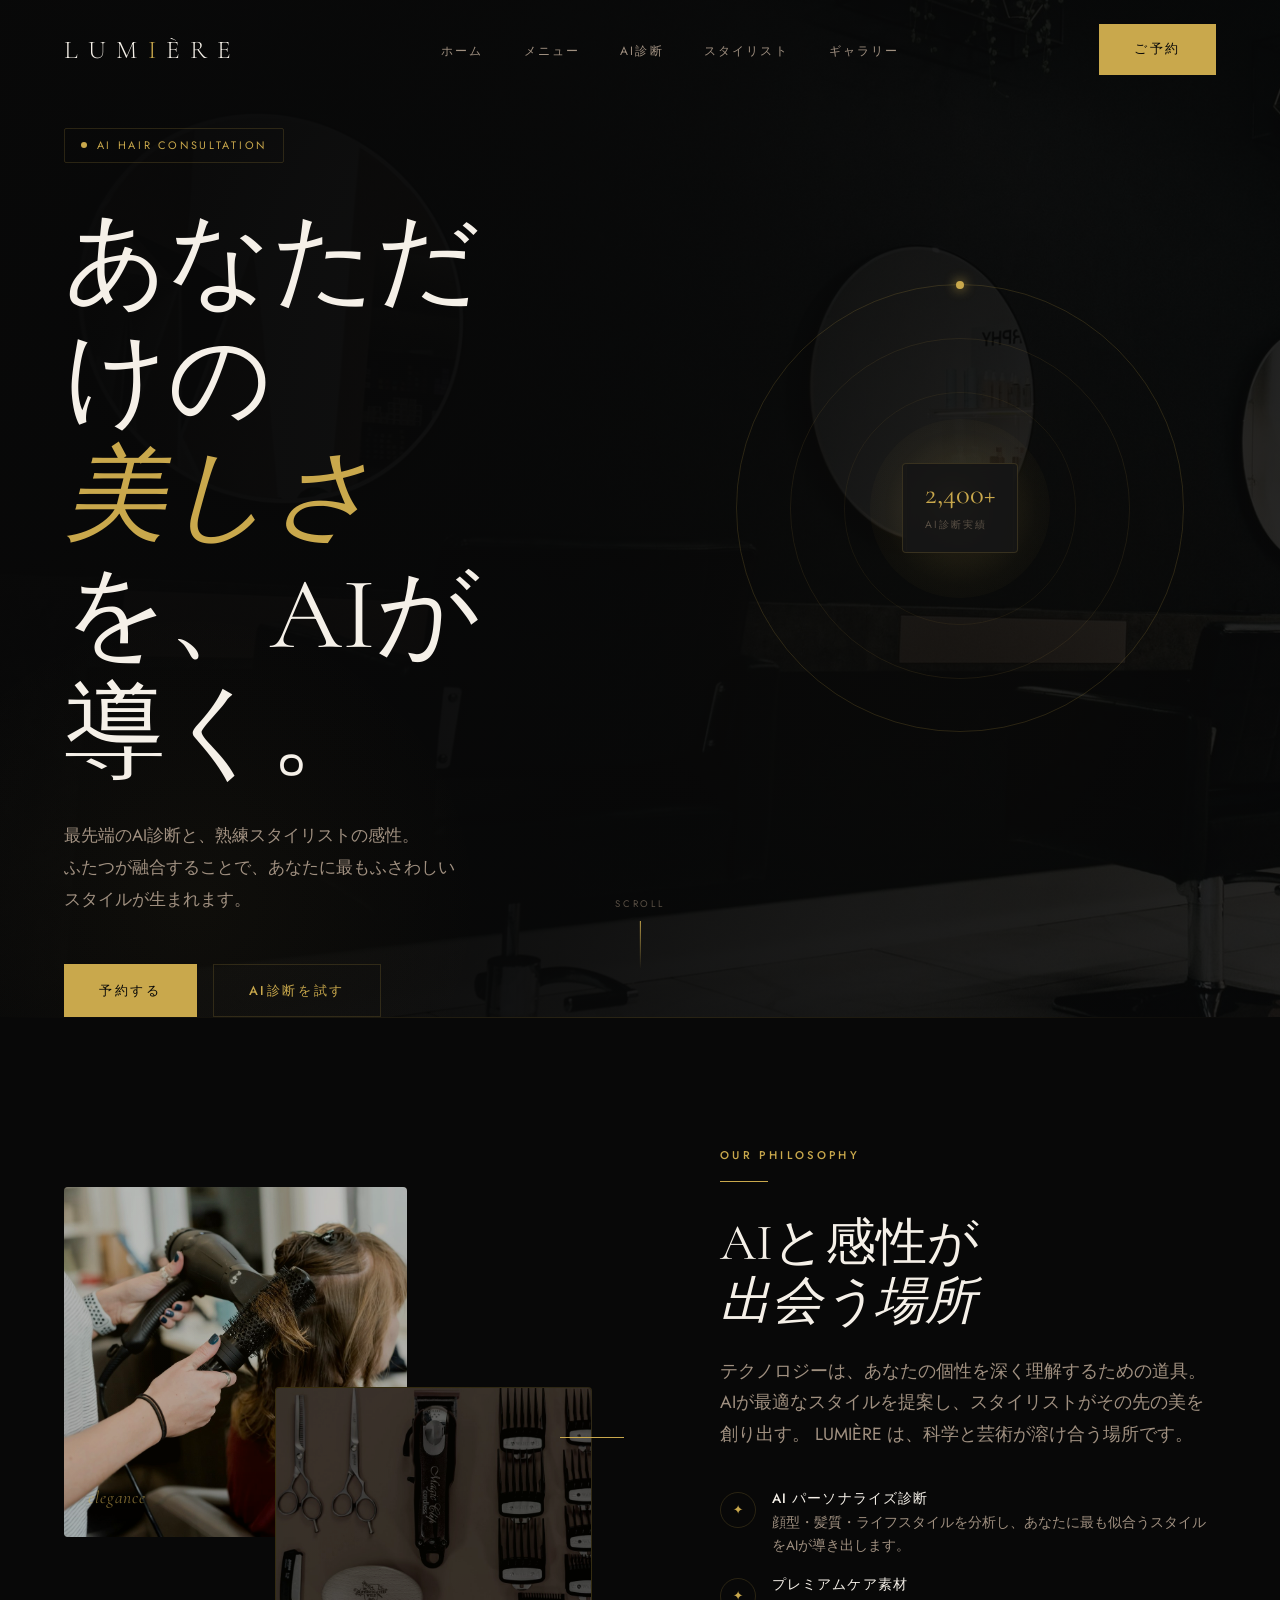
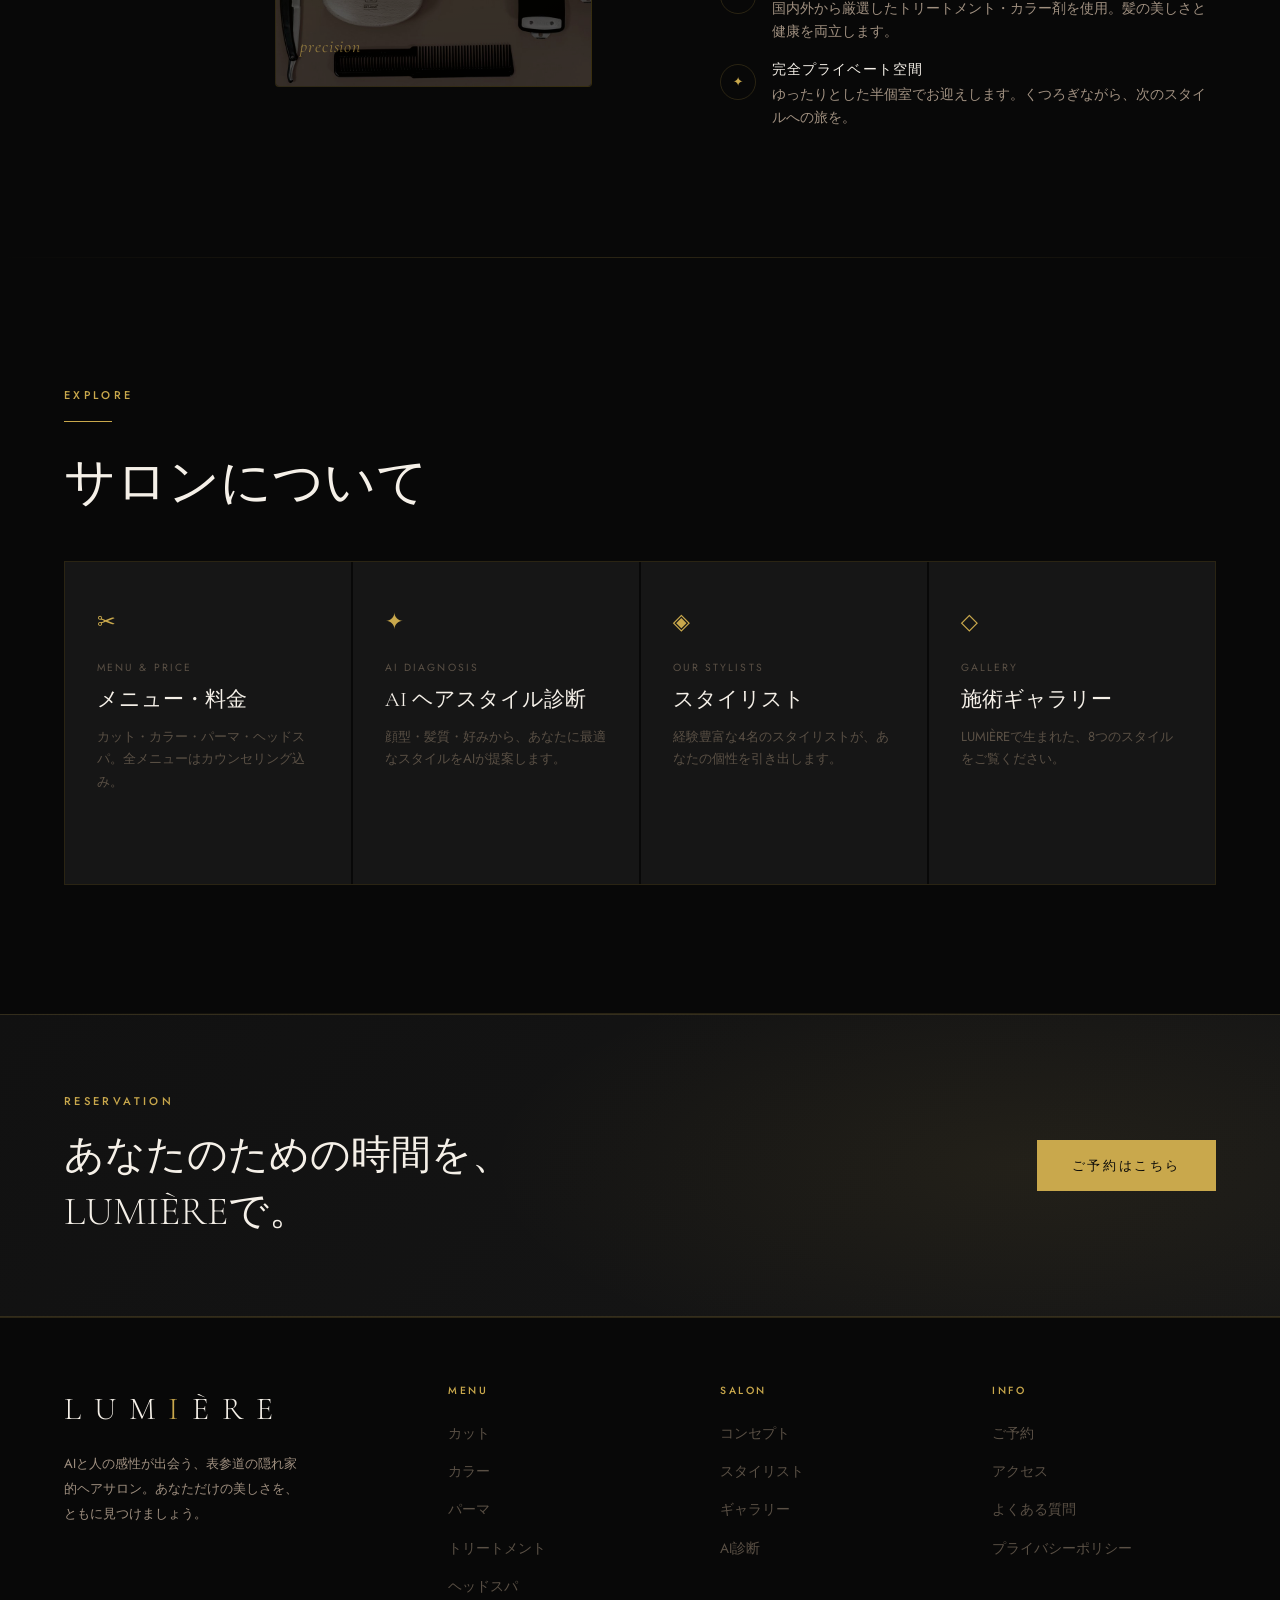
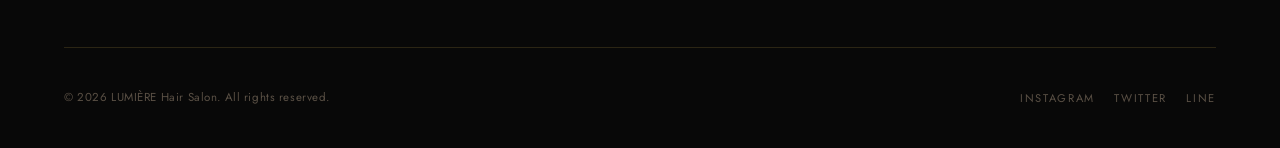
==== commit f75d0532: "Add files via upload" ====
--- a/index.html
+++ b/index.html
@@ -48,6 +48,10 @@
      HERO
 ══════════════════════════════════ -->
 <section id="hero">
+  <div class="hero-bg" aria-hidden="true">
+    <img class="media" src="images/hero.jpg" alt="" loading="eager" decoding="async">
+  </div>
+
   <div class="container hero-content">
     <div class="hero-badge">AI Hair Consultation</div>
     <h1 class="hero-title">
@@ -102,9 +106,11 @@
     <div class="concept-grid">
       <div class="concept-visual" data-reveal="left">
         <div class="concept-card">
+          <img class="media" src="images/concept-01.jpg" alt="スタイリング中の施術風景" loading="lazy" decoding="async">
           <div class="concept-card-text">elegance</div>
         </div>
         <div class="concept-card">
+          <img class="media" src="images/concept-02.jpg" alt="サロンのディテール" loading="lazy" decoding="async">
           <div class="concept-card-text">precision</div>
         </div>
         <div class="concept-accent-line"></div>
--- a/css/style.css
+++ b/css/style.css
@@ -1934,3 +1934,127 @@
 @media (max-width: 480px) {
   .home-nav-grid { grid-template-columns: 1fr; }
 }
+
+
+/* ━━━━━━━━━━━━━━━━━━━━━━━━━━━━━━━━━━━━━━━━━━━━━━━━━━━━━━━━━━
+   MEDIA — 写真スロット
+   images/ 内のファイルを差し替えるだけで反映されます。
+   画像が無い場合は元のグラデーションにフォールバックします。
+   ━━━━━━━━━━━━━━━━━━━━━━━━━━━━━━━━━━━━━━━━━━━━━━━━━━━━━━━━━━ */
+
+.media {
+  width: 100%;
+  height: 100%;
+  object-fit: cover;
+  display: block;
+}
+
+/* Hero background */
+.hero-bg {
+  position: absolute;
+  inset: 0;
+  z-index: 0;
+  overflow: hidden;
+}
+
+.hero-bg .media {
+  opacity: 0.42;
+  filter: saturate(0.85) contrast(1.05);
+}
+
+.hero-bg::after {
+  content: '';
+  position: absolute;
+  inset: 0;
+  background: linear-gradient(100deg,
+    rgba(8,8,8,0.97) 0%,
+    rgba(8,8,8,0.90) 38%,
+    rgba(8,8,8,0.60) 100%);
+  pointer-events: none;
+}
+
+.hero-visual { z-index: 2; }
+.hero-scroll { z-index: 2; }
+
+/* Concept cards */
+.concept-card .media {
+  position: absolute;
+  inset: 0;
+  opacity: 0.85;
+}
+
+/* ラベル（elegance / precision）は元の絶対配置のまま前面へ。
+   写真の上でも読めるよう、下端に暗いスクリムをかける。 */
+.concept-card .concept-card-text {
+  z-index: 2;
+}
+
+.concept-card:has(.media) {
+  box-shadow: inset 0 -70px 55px -25px rgba(8,8,8,0.9);
+}
+
+/* Stylist cards — 写真が入ったら装飾を隠す */
+.stylist-photo:has(.media) .stylist-monogram,
+.stylist-photo:has(.media) .stylist-silhouette {
+  opacity: 0;
+}
+
+@media (prefers-reduced-motion: reduce) {
+  .gallery-item:hover .gallery-bg,
+  .stylist-card:hover .stylist-photo-bg { transform: none; }
+}
+
+
+/* ━━━━━━━━━━━━━━━━━━━━━━━━━━━━━━━━━━━━━━━━━━━━━━━━━━━━━━━━━━
+   FORM — バリデーション表示
+   ━━━━━━━━━━━━━━━━━━━━━━━━━━━━━━━━━━━━━━━━━━━━━━━━━━━━━━━━━━ */
+
+.field-error {
+  display: block;
+  margin-top: 0.45rem;
+  font-size: 0.74rem;
+  letter-spacing: 0.02em;
+  color: #e0706e;
+}
+
+.form-group input[aria-invalid="true"],
+.form-group select[aria-invalid="true"],
+.form-group textarea[aria-invalid="true"] {
+  border-color: #e0706e;
+  box-shadow: 0 0 0 1px rgba(224,112,110,0.18);
+}
+
+.form-error {
+  margin: 1.2rem 0 0;
+  padding: 0.9rem 1.1rem;
+  border: 1px solid rgba(224,112,110,0.4);
+  background: rgba(224,112,110,0.08);
+  color: #eaa3a1;
+  font-size: 0.85rem;
+  border-radius: 2px;
+}
+
+.btn[disabled] {
+  opacity: 0.55;
+  cursor: not-allowed;
+  pointer-events: none;
+}
+
+
+/* ━━━ スタイリストカード（写真を使わない場合の意匠を統一） ━━━
+   ・1枚目だけ背景グラデーションが当たっていなかったのを修正
+   ・モノグラムが背景の下に隠れていたのを前面へ
+   ※ images/stylist-*.jpg を置けば、この意匠は自動で非表示になります */
+
+.stylist-card:nth-child(1) .stylist-photo-bg {
+  background: linear-gradient(160deg, #1a1000 0%, #2d1e05 40%, #1a1200 70%, #0d0905 100%);
+}
+
+.stylist-monogram {
+  z-index: 2;
+  opacity: 0.3;
+}
+
+.stylist-card:hover .stylist-monogram {
+  opacity: 0.45;
+}
